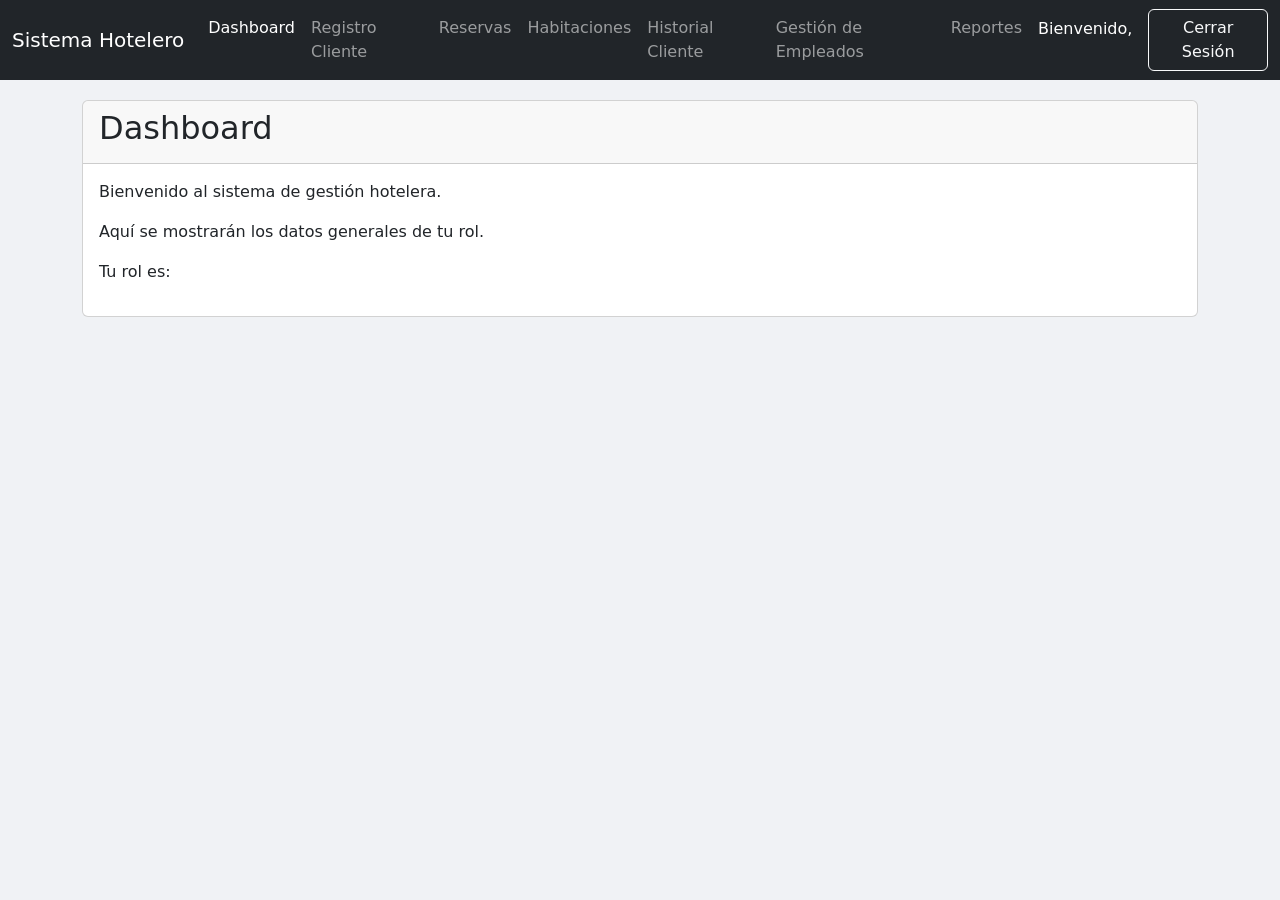
==== src/main/resources/templates/dashboard.html @ 25be0cbf "feat: Logic for reservations was added. Customer history with reservations made was also added." ====
<!DOCTYPE html>
<html lang="es" xmlns:th="http://www.thymeleaf.org" xmlns:sec="http://www.thymeleaf.org/extras/spring-security">
<head>
    <meta charset="UTF-8">
    <meta name="viewport" content="width=device-width, initial-scale=1.0">
    <title>Dashboard - Sistema Hotelero</title>
    <link href="https://cdn.jsdelivr.net/npm/bootstrap@5.3.3/dist/css/bootstrap.min.css" rel="stylesheet" integrity="sha384-QWTKZyjpPEjISv5WaRU9OFeRpok6YctnYmDr5pNlyT2bRjXh0JMhjY6hW+ALEwIH" crossorigin="anonymous">
    <style>
        body {
            background-color: #f0f2f5;
        }
        .navbar {
            margin-bottom: 20px;
        }
        .container {
            margin-top: 20px;
        }
    </style>
</head>
<body>
<nav class="navbar navbar-expand-lg navbar-dark bg-dark">
    <div class="container-fluid">
        <a class="navbar-brand" href="#">Sistema Hotelero</a>
        <button class="navbar-toggler" type="button" data-bs-toggle="collapse" data-bs-target="#navbarNav" aria-controls="navbarNav" aria-expanded="false" aria-label="Toggle navigation">
            <span class="navbar-toggler-icon"></span>
        </button>
        <div class="collapse navbar-collapse" id="navbarNav">
            <ul class="navbar-nav me-auto mb-2 mb-lg-0">
                <li class="nav-item">
                    <a class="nav-link active" aria-current="page" href="/dashboard">Dashboard</a>
                </li>
                <li class="nav-item" sec:authorize="hasAnyAuthority('ROLE_RECEPCIONISTA')">
                    <a class="nav-link" th:href="@{/clientes/registrar}">Registro Cliente</a>
                </li>
                <li class="nav-item" sec:authorize="hasAnyAuthority('ROLE_RECEPCIONISTA')">
                    <a class="nav-link" th:href="@{/reservas/crear}">Reservas</a>
                </li>
                <li class="nav-item" sec:authorize="hasAnyAuthority('ROLE_ADMIN', 'ROLE_RECEPCIONISTA')">
                    <a class="nav-link" href="#">Habitaciones</a>
                </li>
                <li class="nav-item" sec:authorize="hasAnyAuthority('ROLE_ADMIN', 'ROLE_RECEPCIONISTA')">
                    <a class="nav-link" th:href="@{/clientes/historial}">Historial Cliente</a>
                </li>
                <li class="nav-item" sec:authorize="hasAnyAuthority('ROLE_ADMIN')">
                    <a class="nav-link" href="#">Gestión de Empleados</a>
                </li>
                <li class="nav-item" sec:authorize="hasAnyAuthority('ROLE_ADMIN')">
                    <a class="nav-link" href="#">Reportes</a>
                </li>
            </ul>
            <ul class="navbar-nav">
                <li class="nav-item">
                    <span class="nav-link text-white me-2">Bienvenido, <span sec:authentication="name"></span></span>
                </li>
                <li class="nav-item">
                    <form th:action="@{/logout}" method="post">
                        <button type="submit" class="btn btn-outline-light">Cerrar Sesión</button>
                    </form>
                </li>
            </ul>
        </div>
    </div>
</nav>

<div class="container">
    <div class="card">
        <div class="card-header">
            <h2>Dashboard</h2>
        </div>
        <div class="card-body">
            <p>Bienvenido al sistema de gestión hotelera.</p>
            <p>Aquí se mostrarán los datos generales de tu rol.</p>
            <p>Tu rol es: <span sec:authentication="principal.authorities"></span></p>
        </div>
    </div>
</div>

<script src="https://cdn.jsdelivr.net/npm/bootstrap@5.3.3/dist/js/bootstrap.bundle.min.js" integrity="sha384-YvpcrYf0tY3lHB60NNkmXc5s9fDVZLESaAA55NDzOxhy9GkcIdslK1eN7N6jIeHz" crossorigin="anonymous"></script>
</body>
</html>
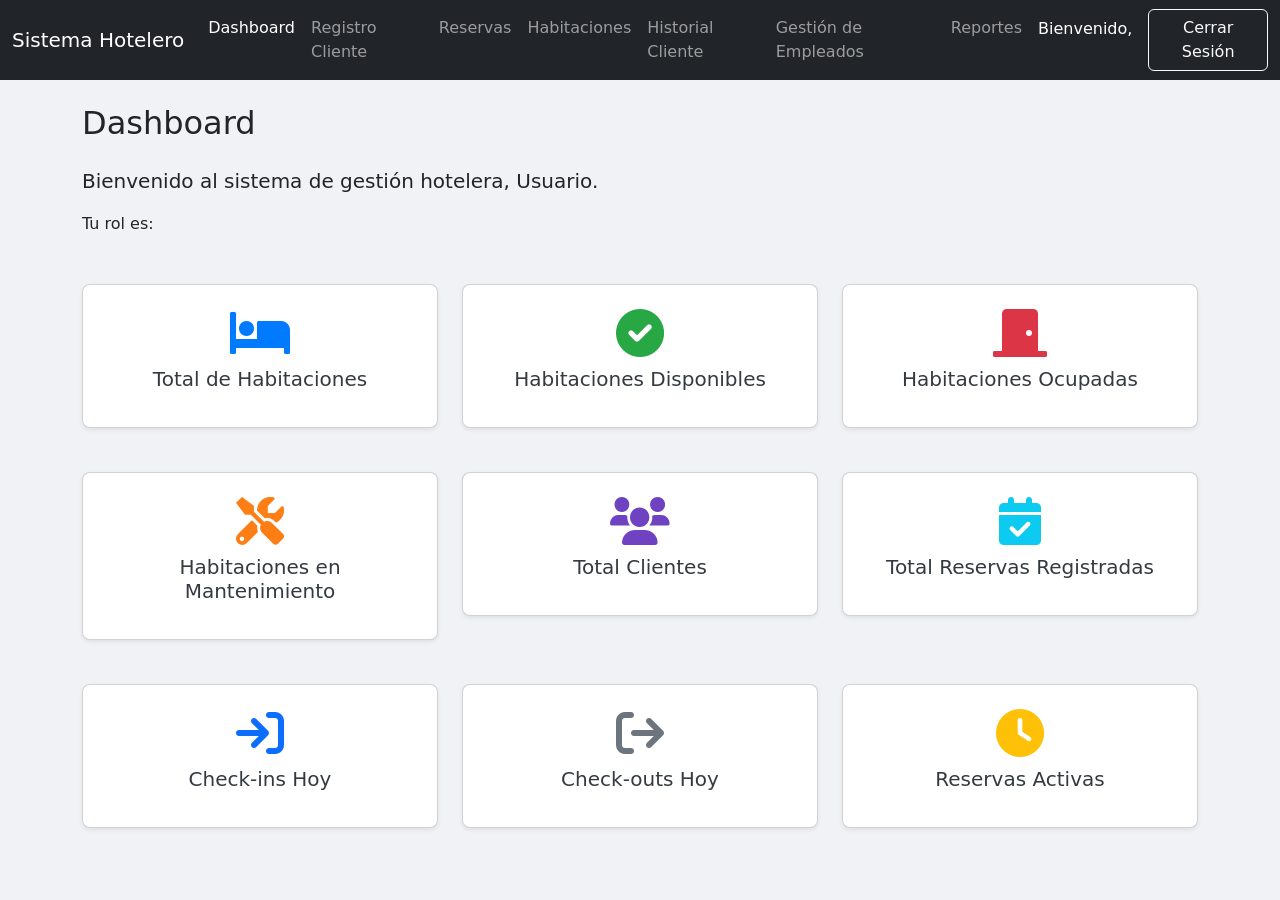
==== commit db277752: "feat: Added components for dashboard panel." ====
--- a/src/main/resources/templates/dashboard.html
+++ b/src/main/resources/templates/dashboard.html
@@ -1,10 +1,12 @@
 <!DOCTYPE html>
-<html lang="es" xmlns:th="http://www.thymeleaf.org" xmlns:sec="http://www.thymeleaf.org/extras/spring-security">
+<html lang="es" xmlns:th="http://www.thymeleaf.org"
+      xmlns:sec="http://www.thymeleaf.org/extras/spring-security">
 <head>
     <meta charset="UTF-8">
     <meta name="viewport" content="width=device-width, initial-scale=1.0">
     <title>Dashboard - Sistema Hotelero</title>
     <link href="https://cdn.jsdelivr.net/npm/bootstrap@5.3.3/dist/css/bootstrap.min.css" rel="stylesheet" integrity="sha384-QWTKZyjpPEjISv5WaRU9OFeRpok6YctnYmDr5pNlyT2bRjXh0JMhjY6hW+ALEwIH" crossorigin="anonymous">
+    <link rel="stylesheet" href="https://cdnjs.cloudflare.com/ajax/libs/font-awesome/6.0.0-beta3/css/all.min.css">
     <style>
         body {
             background-color: #f0f2f5;
@@ -15,6 +17,38 @@
         .container {
             margin-top: 20px;
         }
+        .card {
+            border-radius: 0.5rem;
+            box-shadow: 0 0.125rem 0.25rem rgba(0, 0, 0, 0.075);
+            margin-bottom: 20px;
+            text-align: center;
+        }
+        .card-body {
+            padding: 1.5rem;
+        }
+        .card-title {
+            font-size: 1.25rem;
+            margin-bottom: 0.75rem;
+            color: #343a40;
+        }
+        .card-text {
+            font-size: 2rem;
+            font-weight: bold;
+            color: #007bff;
+        }
+        .icon-lg {
+            font-size: 3rem;
+            color: #6c757d;
+            margin-bottom: 10px;
+        }
+        .text-blue { color: #007bff; }
+        .text-green { color: #28a745; }
+        .text-orange { color: #fd7e14; }
+        .text-red { color: #dc3545; }
+        .text-purple { color: #6f42c1; }
+        .text-info { color: #17a2b8; }
+        .text-secondary { color: #6c757d; }
+        .text-success-dark { color: #198754; }
     </style>
 </head>
 <body>
@@ -27,7 +61,7 @@
         <div class="collapse navbar-collapse" id="navbarNav">
             <ul class="navbar-nav me-auto mb-2 mb-lg-0">
                 <li class="nav-item">
-                    <a class="nav-link active" aria-current="page" href="/dashboard">Dashboard</a>
+                    <a class="nav-link active" aria-current="page" th:href="@{/dashboard}">Dashboard</a>
                 </li>
                 <li class="nav-item" sec:authorize="hasAnyAuthority('ROLE_RECEPCIONISTA')">
                     <a class="nav-link" th:href="@{/clientes/registrar}">Registro Cliente</a>
@@ -36,7 +70,7 @@
                     <a class="nav-link" th:href="@{/reservas/crear}">Reservas</a>
                 </li>
                 <li class="nav-item" sec:authorize="hasAnyAuthority('ROLE_ADMIN', 'ROLE_RECEPCIONISTA')">
-                    <a class="nav-link" href="#">Habitaciones</a>
+                    <a class="nav-link" th:href="@{/habitaciones}">Habitaciones</a>
                 </li>
                 <li class="nav-item" sec:authorize="hasAnyAuthority('ROLE_ADMIN', 'ROLE_RECEPCIONISTA')">
                     <a class="nav-link" th:href="@{/clientes/historial}">Historial Cliente</a>
@@ -62,17 +96,102 @@
     </div>
 </nav>
 
-<div class="container">
-    <div class="card">
-        <div class="card-header">
-            <h2>Dashboard</h2>
+<div class="container mt-4">
+    <h2 class="mb-4">Dashboard</h2>
+
+    <p class="lead">Bienvenido al sistema de gestión hotelera, <span th:text="${username}">Usuario</span>.</p>
+    <p>Tu rol es: <span th:each="role : ${roles}" th:text="${role.getAuthority()}" class="badge bg-primary me-1"></span></p>
+
+    <div class="row mt-5">
+        <div class="col-md-4">
+            <div class="card">
+                <div class="card-body">
+                    <i class="fas fa-bed icon-lg text-blue"></i>
+                    <h5 class="card-title">Total de Habitaciones</h5>
+                    <p class="card-text" th:text="${totalHabitaciones}"></p>
+                </div>
+            </div>
         </div>
-        <div class="card-body">
-            <p>Bienvenido al sistema de gestión hotelera.</p>
-            <p>Aquí se mostrarán los datos generales de tu rol.</p>
-            <p>Tu rol es: <span sec:authentication="principal.authorities"></span></p>
+        <div class="col-md-4">
+            <div class="card">
+                <div class="card-body">
+                    <i class="fas fa-check-circle icon-lg text-green"></i>
+                    <h5 class="card-title">Habitaciones Disponibles</h5>
+                    <p class="card-text" th:text="${habitacionesDisponibles}"></p>
+                </div>
+            </div>
+        </div>
+        <div class="col-md-4">
+            <div class="card">
+                <div class="card-body">
+                    <i class="fas fa-door-closed icon-lg text-red"></i>
+                    <h5 class="card-title">Habitaciones Ocupadas</h5>
+                    <p class="card-text" th:text="${habitacionesOcupadas}"></p>
+                </div>
+            </div>
         </div>
     </div>
+
+    <div class="row mt-4">
+        <div class="col-md-4">
+            <div class="card">
+                <div class="card-body">
+                    <i class="fas fa-tools icon-lg text-orange"></i>
+                    <h5 class="card-title">Habitaciones en Mantenimiento</h5>
+                    <p class="card-text" th:text="${habitacionesMantenimiento}"></p>
+                </div>
+            </div>
+        </div>
+        <div class="col-md-4">
+            <div class="card">
+                <div class="card-body">
+                    <i class="fas fa-users icon-lg text-purple"></i>
+                    <h5 class="card-title">Total Clientes</h5>
+                    <p class="card-text" th:text="${totalClientes}"></p>
+                </div>
+            </div>
+        </div>
+        <div class="col-md-4">
+            <div class="card">
+                <div class="card-body">
+                    <i class="fas fa-calendar-check icon-lg text-info"></i>
+                    <h5 class="card-title">Total Reservas Registradas</h5>
+                    <p class="card-text" th:text="${totalReservas}"></p>
+                </div>
+            </div>
+        </div>
+    </div>
+
+    <div class="row mt-4">
+        <div class="col-md-4">
+            <div class="card">
+                <div class="card-body">
+                    <i class="fas fa-arrow-right-to-bracket icon-lg text-primary"></i>
+                    <h5 class="card-title">Check-ins Hoy</h5>
+                    <p class="card-text" th:text="${checkInsHoy}"></p>
+                </div>
+            </div>
+        </div>
+        <div class="col-md-4">
+            <div class="card">
+                <div class="card-body">
+                    <i class="fas fa-arrow-right-from-bracket icon-lg text-secondary"></i>
+                    <h5 class="card-title">Check-outs Hoy</h5>
+                    <p class="card-text" th:text="${checkOutsHoy}"></p>
+                </div>
+            </div>
+        </div>
+        <div class="col-md-4">
+            <div class="card">
+                <div class="card-body">
+                    <i class="fas fa-clock icon-lg text-warning"></i>
+                    <h5 class="card-title">Reservas Activas</h5>
+                    <p class="card-text" th:text="${reservasPendientes + reservasActivas}"></p>
+                </div>
+            </div>
+        </div>
+    </div>
+
 </div>
 
 <script src="https://cdn.jsdelivr.net/npm/bootstrap@5.3.3/dist/js/bootstrap.bundle.min.js" integrity="sha384-YvpcrYf0tY3lHB60NNkmXc5s9fDVZLESaAA55NDzOxhy9GkcIdslK1eN7N6jIeHz" crossorigin="anonymous"></script>
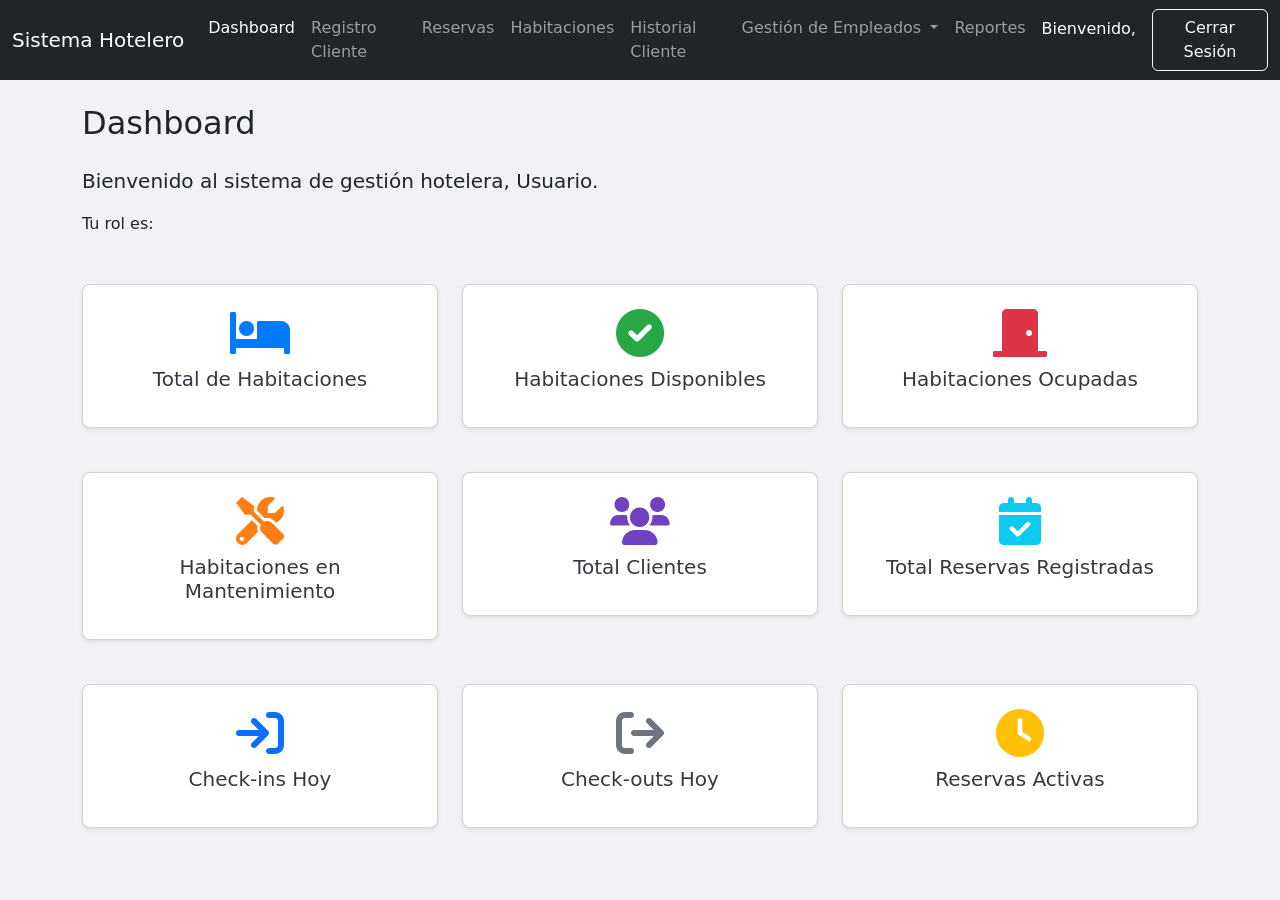
==== commit 81ebb978: "feat: Added logic to register and create workers, using a CRUD system." ====
--- a/src/main/resources/templates/dashboard.html
+++ b/src/main/resources/templates/dashboard.html
@@ -75,8 +75,13 @@
                 <li class="nav-item" sec:authorize="hasAnyAuthority('ROLE_ADMIN', 'ROLE_RECEPCIONISTA')">
                     <a class="nav-link" th:href="@{/clientes/historial}">Historial Cliente</a>
                 </li>
-                <li class="nav-item" sec:authorize="hasAnyAuthority('ROLE_ADMIN')">
-                    <a class="nav-link" href="#">Gestión de Empleados</a>
+                <li class="nav-item dropdown" sec:authorize="hasAuthority('ROLE_ADMIN')">
+                    <a class="nav-link dropdown-toggle" href="#" id="navbarDropdownGestion" role="button" data-bs-toggle="dropdown" aria-expanded="false">
+                        Gestión de Empleados
+                    </a>
+                    <ul class="dropdown-menu" aria-labelledby="navbarDropdownGestion">
+                        <li><a class="dropdown-item" th:href="@{/empleados/registrar}">Registrar Nuevo</a></li>
+                        <li><a class="dropdown-item" th:href="@{/empleados/lista}">Ver Lista</a></li> </ul>
                 </li>
                 <li class="nav-item" sec:authorize="hasAnyAuthority('ROLE_ADMIN')">
                     <a class="nav-link" href="#">Reportes</a>
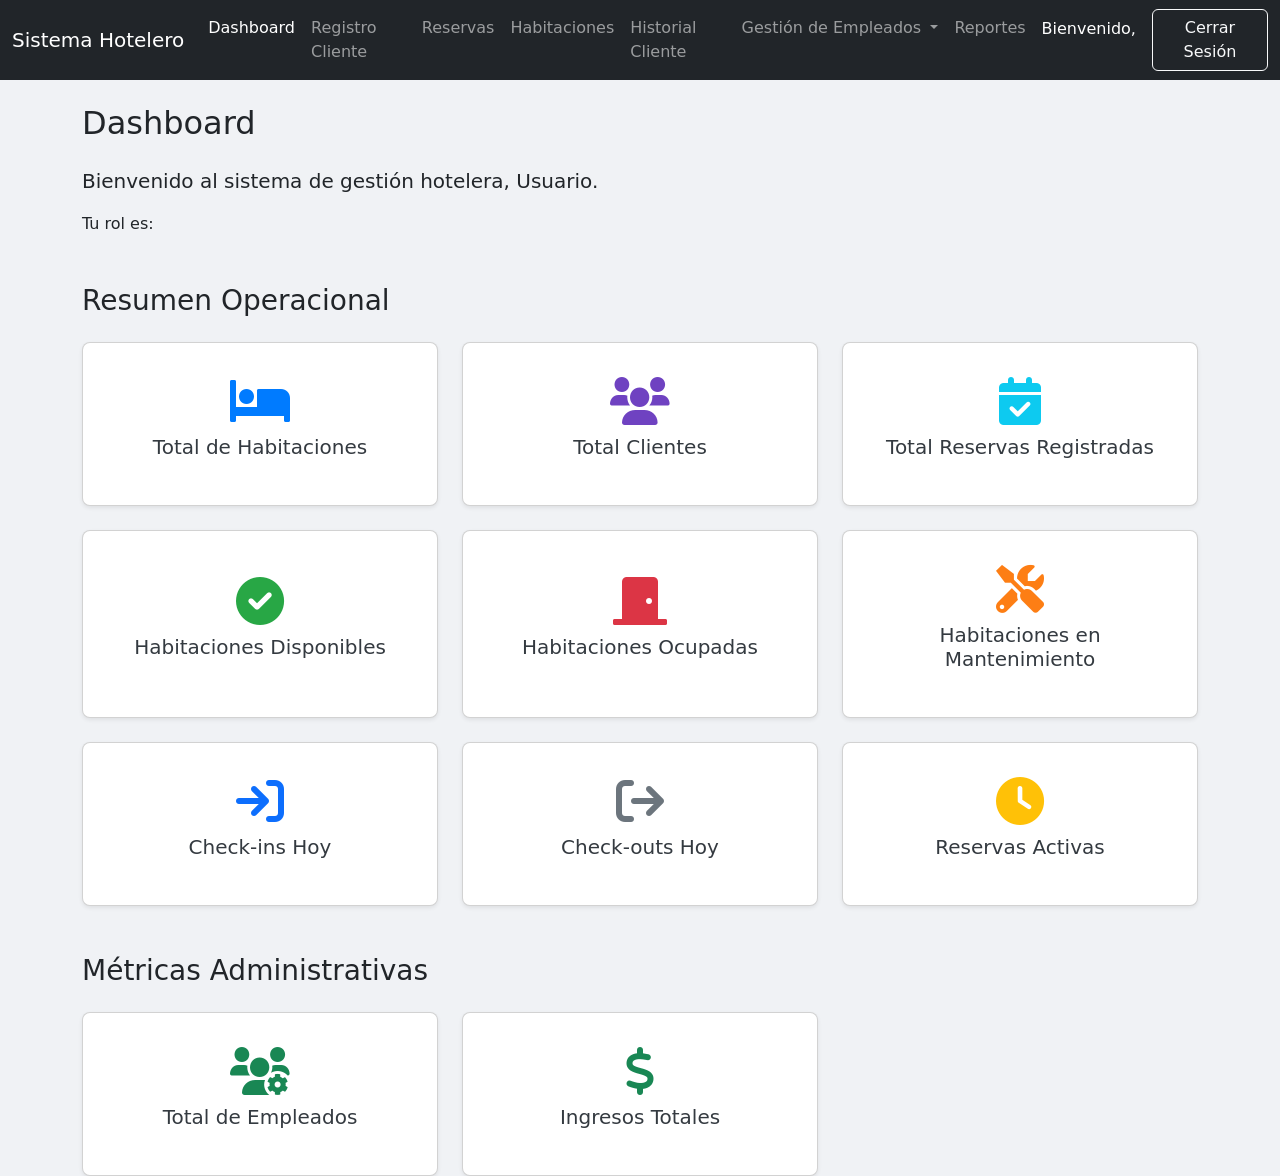
==== commit 5a524ab0: "feat: Added improvements to the dashboard with information for the administrator and receptionist" ====
--- a/src/main/resources/templates/dashboard.html
+++ b/src/main/resources/templates/dashboard.html
@@ -22,9 +22,14 @@
             box-shadow: 0 0.125rem 0.25rem rgba(0, 0, 0, 0.075);
             margin-bottom: 20px;
             text-align: center;
+            height: 100%;
         }
         .card-body {
             padding: 1.5rem;
+            display: flex;
+            flex-direction: column;
+            justify-content: center;
+            align-items: center;
         }
         .card-title {
             font-size: 1.25rem;
@@ -81,7 +86,8 @@
                     </a>
                     <ul class="dropdown-menu" aria-labelledby="navbarDropdownGestion">
                         <li><a class="dropdown-item" th:href="@{/empleados/registrar}">Registrar Nuevo</a></li>
-                        <li><a class="dropdown-item" th:href="@{/empleados/lista}">Ver Lista</a></li> </ul>
+                        <li><a class="dropdown-item" th:href="@{/empleados/lista}">Ver Lista</a></li>
+                    </ul>
                 </li>
                 <li class="nav-item" sec:authorize="hasAnyAuthority('ROLE_ADMIN')">
                     <a class="nav-link" href="#">Reportes</a>
@@ -104,20 +110,45 @@
 <div class="container mt-4">
     <h2 class="mb-4">Dashboard</h2>
 
-    <p class="lead">Bienvenido al sistema de gestión hotelera, <span th:text="${username}">Usuario</span>.</p>
+    <p class="lead">Bienvenido al sistema de gestión hotelera, <span sec:authentication="name">Usuario</span>.</p>
     <p>Tu rol es: <span th:each="role : ${roles}" th:text="${role.getAuthority()}" class="badge bg-primary me-1"></span></p>
 
-    <div class="row mt-5">
-        <div class="col-md-4">
-            <div class="card">
-                <div class="card-body">
-                    <i class="fas fa-bed icon-lg text-blue"></i>
-                    <h5 class="card-title">Total de Habitaciones</h5>
-                    <p class="card-text" th:text="${totalHabitaciones}"></p>
-                </div>
-            </div>
-        </div>
-        <div class="col-md-4">
+    <h3 class="mt-5 mb-4">Resumen Operacional</h3>
+
+    <div sec:authorize="hasAuthority('ROLE_ADMIN')">
+        <div class="row">
+            <div class="col-md-4">
+                <div class="card">
+                    <div class="card-body">
+                        <i class="fas fa-bed icon-lg text-blue"></i>
+                        <h5 class="card-title">Total de Habitaciones</h5>
+                        <p class="card-text" th:text="${totalHabitaciones}"></p>
+                    </div>
+                </div>
+            </div>
+            <div class="col-md-4">
+                <div class="card">
+                    <div class="card-body">
+                        <i class="fas fa-users icon-lg text-purple"></i>
+                        <h5 class="card-title">Total Clientes</h5>
+                        <p class="card-text" th:text="${totalClientes}"></p>
+                    </div>
+                </div>
+            </div>
+            <div class="col-md-4">
+                <div class="card">
+                    <div class="card-body">
+                        <i class="fas fa-calendar-check icon-lg text-info"></i>
+                        <h5 class="card-title">Total Reservas Registradas</h5>
+                        <p class="card-text" th:text="${totalReservas}"></p>
+                    </div>
+                </div>
+            </div>
+        </div>
+    </div>
+
+    <div sec:authorize="hasAnyAuthority('ROLE_ADMIN', 'ROLE_RECEPCIONISTA')">
+        <div class="row mt-4"> <div class="col-md-4">
             <div class="card">
                 <div class="card-body">
                     <i class="fas fa-check-circle icon-lg text-green"></i>
@@ -126,77 +157,80 @@
                 </div>
             </div>
         </div>
-        <div class="col-md-4">
-            <div class="card">
-                <div class="card-body">
-                    <i class="fas fa-door-closed icon-lg text-red"></i>
-                    <h5 class="card-title">Habitaciones Ocupadas</h5>
-                    <p class="card-text" th:text="${habitacionesOcupadas}"></p>
-                </div>
-            </div>
-        </div>
-    </div>
-
-    <div class="row mt-4">
-        <div class="col-md-4">
-            <div class="card">
-                <div class="card-body">
-                    <i class="fas fa-tools icon-lg text-orange"></i>
-                    <h5 class="card-title">Habitaciones en Mantenimiento</h5>
-                    <p class="card-text" th:text="${habitacionesMantenimiento}"></p>
-                </div>
-            </div>
-        </div>
-        <div class="col-md-4">
-            <div class="card">
-                <div class="card-body">
-                    <i class="fas fa-users icon-lg text-purple"></i>
-                    <h5 class="card-title">Total Clientes</h5>
-                    <p class="card-text" th:text="${totalClientes}"></p>
-                </div>
-            </div>
-        </div>
-        <div class="col-md-4">
-            <div class="card">
-                <div class="card-body">
-                    <i class="fas fa-calendar-check icon-lg text-info"></i>
-                    <h5 class="card-title">Total Reservas Registradas</h5>
-                    <p class="card-text" th:text="${totalReservas}"></p>
-                </div>
-            </div>
-        </div>
-    </div>
-
-    <div class="row mt-4">
-        <div class="col-md-4">
-            <div class="card">
-                <div class="card-body">
-                    <i class="fas fa-arrow-right-to-bracket icon-lg text-primary"></i>
-                    <h5 class="card-title">Check-ins Hoy</h5>
-                    <p class="card-text" th:text="${checkInsHoy}"></p>
-                </div>
-            </div>
-        </div>
-        <div class="col-md-4">
-            <div class="card">
-                <div class="card-body">
-                    <i class="fas fa-arrow-right-from-bracket icon-lg text-secondary"></i>
-                    <h5 class="card-title">Check-outs Hoy</h5>
-                    <p class="card-text" th:text="${checkOutsHoy}"></p>
-                </div>
-            </div>
-        </div>
-        <div class="col-md-4">
-            <div class="card">
-                <div class="card-body">
-                    <i class="fas fa-clock icon-lg text-warning"></i>
-                    <h5 class="card-title">Reservas Activas</h5>
-                    <p class="card-text" th:text="${reservasPendientes + reservasActivas}"></p>
-                </div>
-            </div>
-        </div>
-    </div>
-
+            <div class="col-md-4">
+                <div class="card">
+                    <div class="card-body">
+                        <i class="fas fa-door-closed icon-lg text-red"></i>
+                        <h5 class="card-title">Habitaciones Ocupadas</h5>
+                        <p class="card-text" th:text="${habitacionesOcupadas}"></p>
+                    </div>
+                </div>
+            </div>
+            <div class="col-md-4">
+                <div class="card">
+                    <div class="card-body">
+                        <i class="fas fa-tools icon-lg text-orange"></i>
+                        <h5 class="card-title">Habitaciones en Mantenimiento</h5>
+                        <p class="card-text" th:text="${habitacionesMantenimiento}"></p>
+                    </div>
+                </div>
+            </div>
+        </div>
+
+        <div class="row mt-4">
+            <div class="col-md-4">
+                <div class="card">
+                    <div class="card-body">
+                        <i class="fas fa-arrow-right-to-bracket icon-lg text-primary"></i>
+                        <h5 class="card-title">Check-ins Hoy</h5>
+                        <p class="card-text" th:text="${checkInsHoy}"></p>
+                    </div>
+                </div>
+            </div>
+            <div class="col-md-4">
+                <div class="card">
+                    <div class="card-body">
+                        <i class="fas fa-arrow-right-from-bracket icon-lg text-secondary"></i>
+                        <h5 class="card-title">Check-outs Hoy</h5>
+                        <p class="card-text" th:text="${checkOutsHoy}"></p>
+                    </div>
+                </div>
+            </div>
+            <div class="col-md-4">
+                <div class="card">
+                    <div class="card-body">
+                        <i class="fas fa-clock icon-lg text-warning"></i>
+                        <h5 class="card-title">Reservas Activas</h5>
+                        <p class="card-text" th:text="${reservasPendientes + reservasActivas}"></p>
+                    </div>
+                </div>
+            </div>
+        </div>
+    </div>
+
+    <div sec:authorize="hasAuthority('ROLE_ADMIN')">
+        <h3 class="mt-5 mb-4">Métricas Administrativas</h3>
+        <div class="row">
+            <div class="col-md-4">
+                <div class="card">
+                    <div class="card-body">
+                        <i class="fas fa-users-cog icon-lg text-success-dark"></i>
+                        <h5 class="card-title">Total de Empleados</h5>
+                        <p class="card-text" th:text="${totalEmpleados ?: 0}"></p>
+                    </div>
+                </div>
+            </div>
+            <div class="col-md-4">
+                <div class="card">
+                    <div class="card-body">
+                        <i class="fas fa-dollar-sign icon-lg text-success"></i>
+                        <h5 class="card-title">Ingresos Totales</h5>
+                        <p class="card-text" th:text="${'S/ ' + #numbers.formatDecimal(ingresosTotales, 0, 'COMMA', 2, 'POINT')}"></p>
+                    </div>
+                </div>
+            </div>
+        </div>
+    </div>
 </div>
 
 <script src="https://cdn.jsdelivr.net/npm/bootstrap@5.3.3/dist/js/bootstrap.bundle.min.js" integrity="sha384-YvpcrYf0tY3lHB60NNkmXc5s9fDVZLESaAA55NDzOxhy9GkcIdslK1eN7N6jIeHz" crossorigin="anonymous"></script>
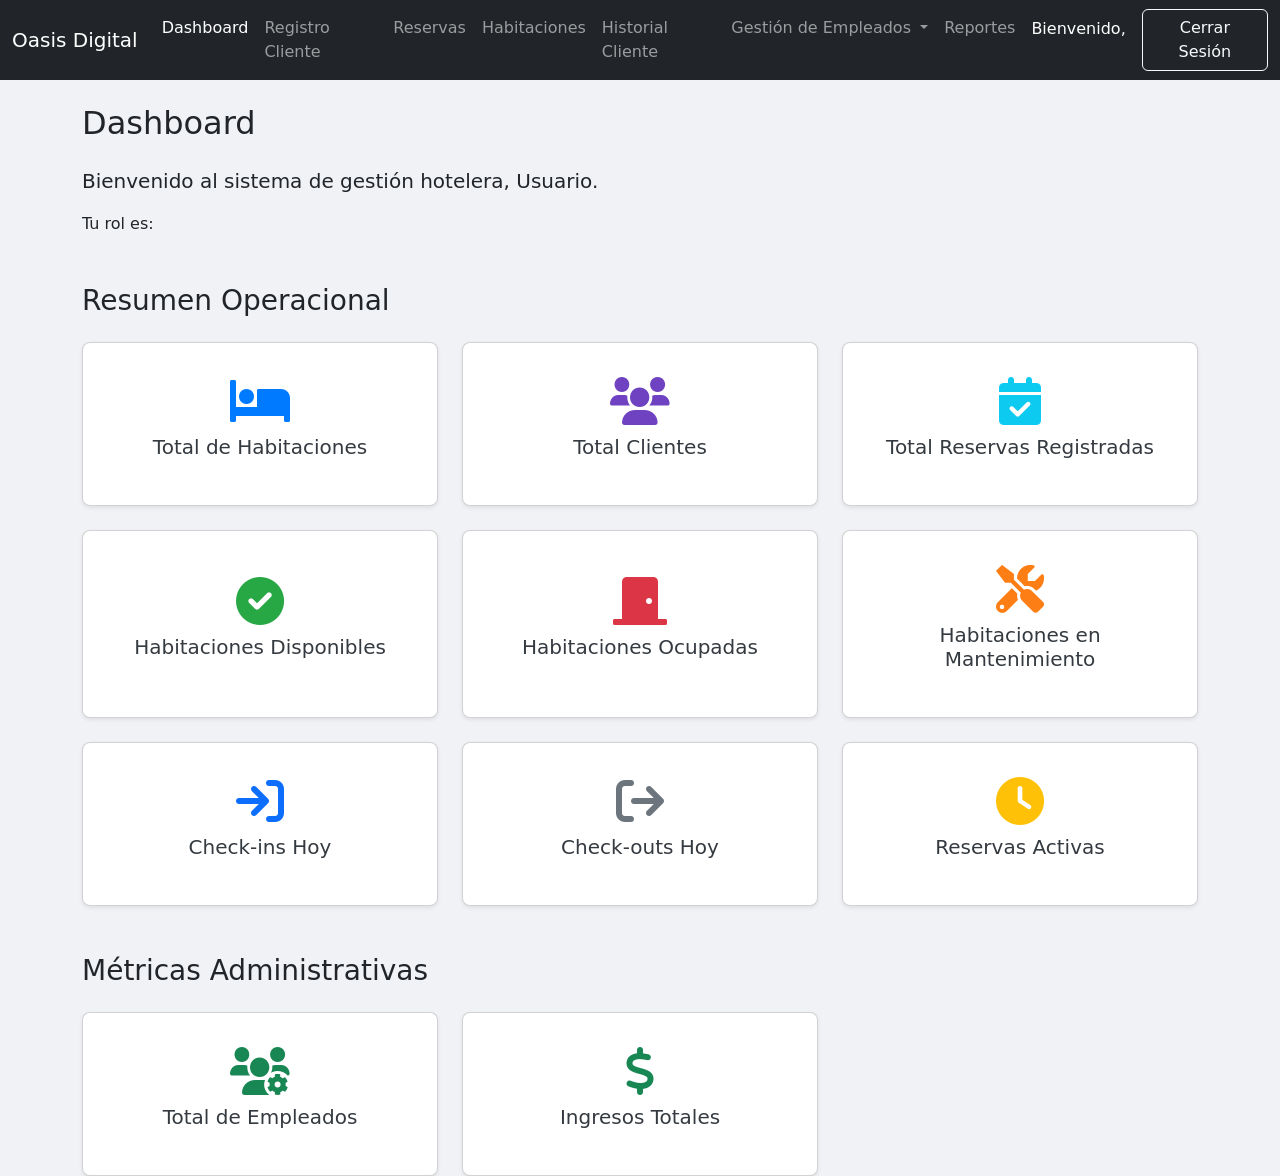
==== commit 98b6056e: "feat: fixing Bootstrap framework issues on the HTML page for the administrator and receptionist" ====
--- a/src/main/resources/templates/dashboard.html
+++ b/src/main/resources/templates/dashboard.html
@@ -59,7 +59,7 @@
 <body>
 <nav class="navbar navbar-expand-lg navbar-dark bg-dark">
     <div class="container-fluid">
-        <a class="navbar-brand" href="#">Sistema Hotelero</a>
+        <a class="navbar-brand" href="#">Oasis Digital</a>
         <button class="navbar-toggler" type="button" data-bs-toggle="collapse" data-bs-target="#navbarNav" aria-controls="navbarNav" aria-expanded="false" aria-label="Toggle navigation">
             <span class="navbar-toggler-icon"></span>
         </button>
@@ -80,7 +80,7 @@
                 <li class="nav-item" sec:authorize="hasAnyAuthority('ROLE_ADMIN', 'ROLE_RECEPCIONISTA')">
                     <a class="nav-link" th:href="@{/clientes/historial}">Historial Cliente</a>
                 </li>
-                <li class="nav-item dropdown" sec:authorize="hasAuthority('ROLE_ADMIN')">
+                <li class="nav-item dropdown" sec:authorize="hasAnyRole('ROLE_ADMIN')">
                     <a class="nav-link dropdown-toggle" href="#" id="navbarDropdownGestion" role="button" data-bs-toggle="dropdown" aria-expanded="false">
                         Gestión de Empleados
                     </a>
@@ -90,7 +90,7 @@
                     </ul>
                 </li>
                 <li class="nav-item" sec:authorize="hasAnyAuthority('ROLE_ADMIN')">
-                    <a class="nav-link" href="#">Reportes</a>
+                    <a class="nav-link" th:href="@{/reportes/generar}">Reportes</a>
                 </li>
             </ul>
             <ul class="navbar-nav">
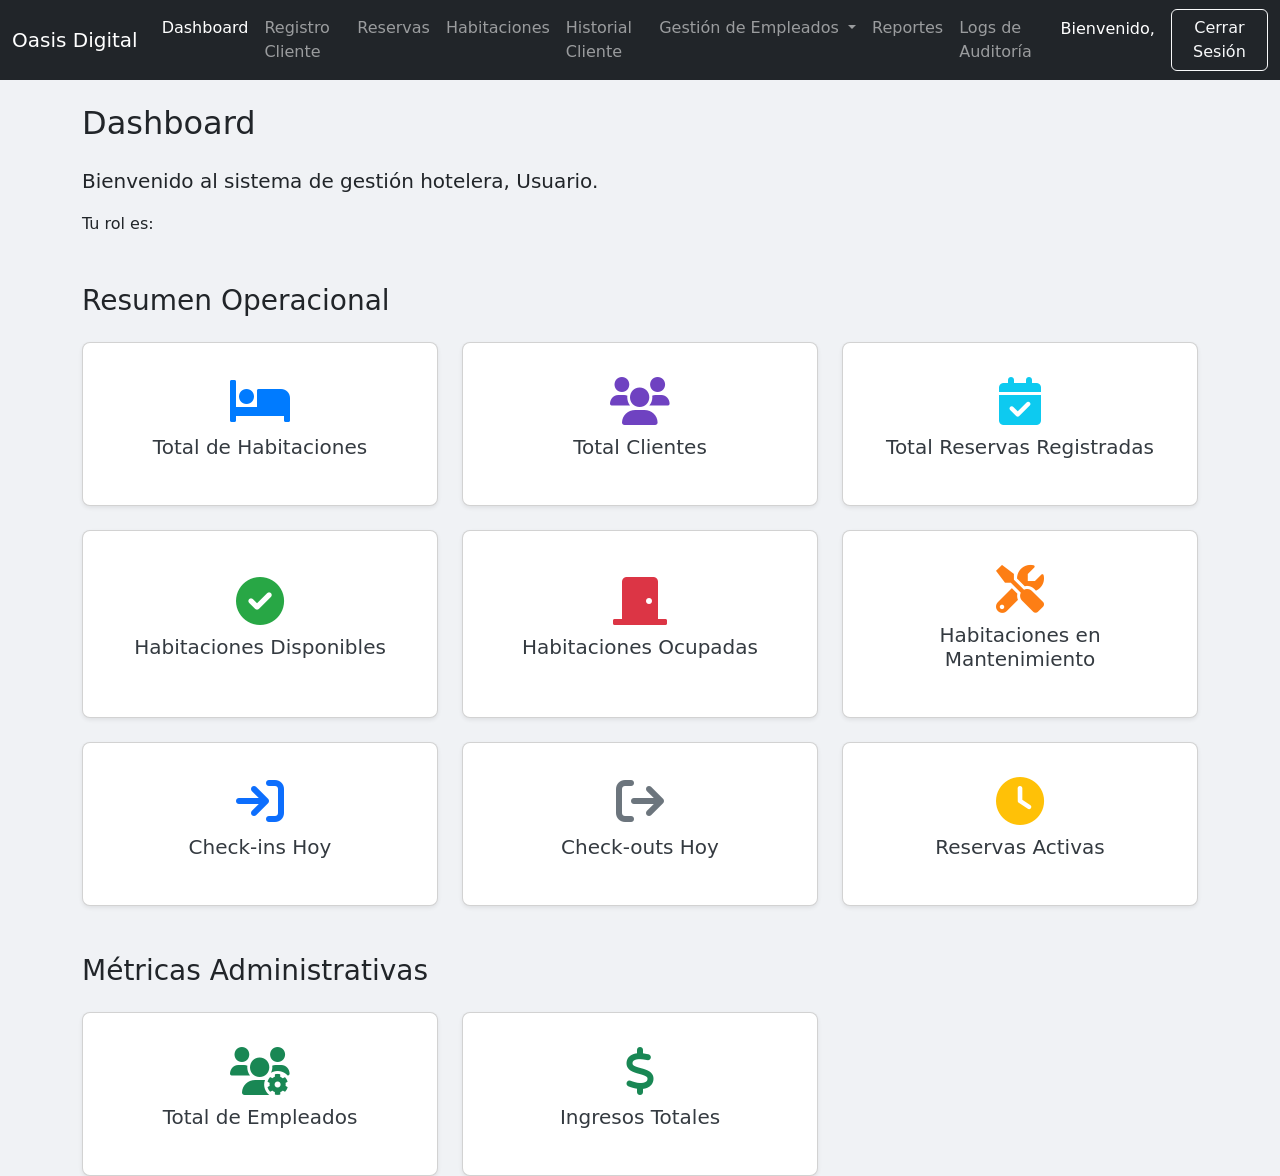
==== commit 01a2e7d8: "feat: added log system to administrator" ====
--- a/src/main/resources/templates/dashboard.html
+++ b/src/main/resources/templates/dashboard.html
@@ -92,6 +92,9 @@
                 <li class="nav-item" sec:authorize="hasAnyAuthority('ROLE_ADMIN')">
                     <a class="nav-link" th:href="@{/reportes/generar}">Reportes</a>
                 </li>
+                <li class="nav-item" sec:authorize="hasAnyAuthority('ROLE_ADMIN')">
+                    <a class="nav-link" th:href="@{/auditoria/logs}">Logs de Auditoría</a>
+                </li>
             </ul>
             <ul class="navbar-nav">
                 <li class="nav-item">
